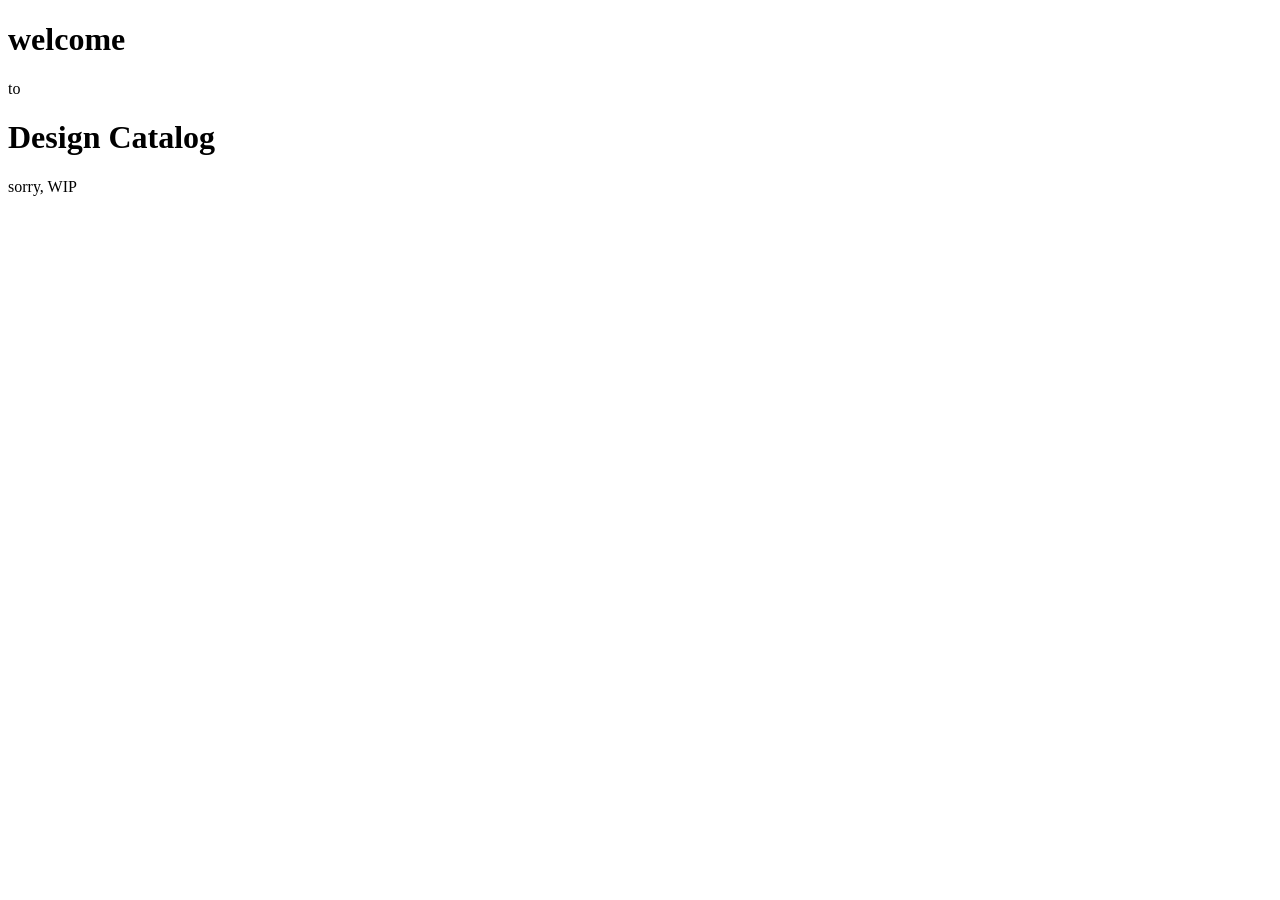
==== index.html @ 5f4bc73e "initial push and commit" ====
<!DOCTYPE html>
<html lang="jp">
    <head>
        <meta charset="UTF-8"/ >
        <meta name="viewport" content="width=device-width, initial-scale=1.o" />
        <title>Design Catalog</title>
    </head>
    <body>
    <div class="title">
        <h1>welcome</h1>
        <p>to</h1>
        <h1>Design Catalog</h1>
    </div>
    <div class="main">
        <p>sorry, WIP</p>
    </div>
    </body>
</html>
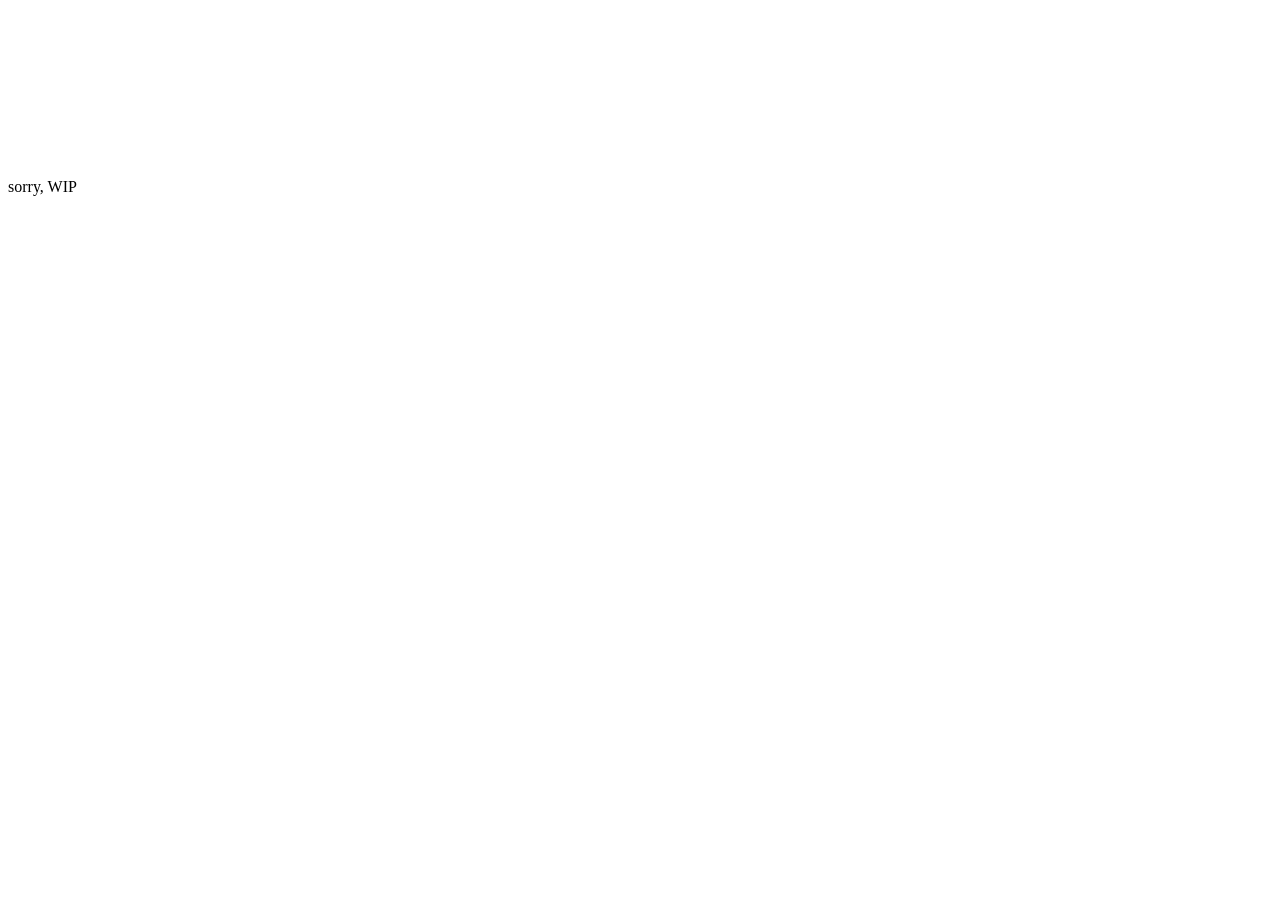
==== commit c0279229: "typo" ====
--- a/index.html
+++ b/index.html
@@ -3,6 +3,7 @@
     <head>
         <meta charset="UTF-8"/ >
         <meta name="viewport" content="width=device-width, initial-scale=1.o" />
+        <link rel="stylesheet" href="index.css" />
         <title>Design Catalog</title>
     </head>
     <body>
--- a/index.css
+++ b/index.css
@@ -0,0 +1,5 @@
+.title {
+    opacity: 0;
+    transform: translateY(20px);
+    transition: opacity 0.8s ease, transform 0.8s ease
+}
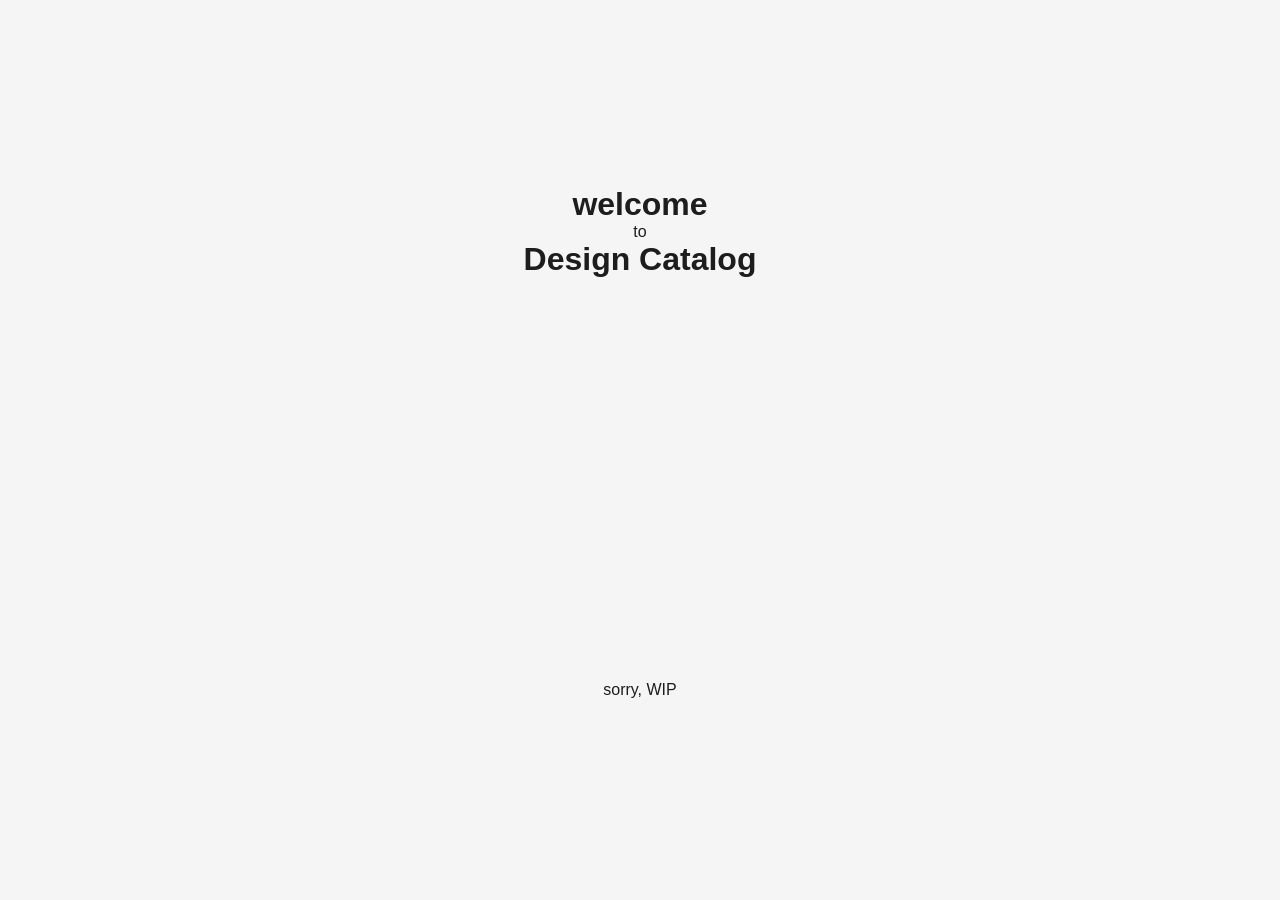
==== commit e0980756: "大量指摘されたバグたち" ====
--- a/index.html
+++ b/index.html
@@ -1,19 +1,19 @@
 <!DOCTYPE html>
-<html lang="jp">
+<html lang="ja">
     <head>
-        <meta charset="UTF-8"/ >
-        <meta name="viewport" content="width=device-width, initial-scale=1.o" />
+        <meta charset="UTF-8" />
+        <meta name="viewport" content="width=device-width, initial-scale=1.0" />
         <link rel="stylesheet" href="index.css" />
         <title>Design Catalog</title>
     </head>
     <body>
-    <div class="title">
-        <h1>welcome</h1>
-        <p>to</h1>
-        <h1>Design Catalog</h1>
-    </div>
-    <div class="main">
-        <p>sorry, WIP</p>
-    </div>
+        <div class="title">
+            <h1>welcome</h1>
+            <p>to</p>
+            <h1>Design Catalog</h1>
+        </div>
+        <main class="main">
+            <p>sorry, WIP</p>
+        </main>
     </body>
 </html>
--- a/index.css
+++ b/index.css
@@ -1,5 +1,26 @@
+body {
+    margin: 0;
+    min-height: 100vh;
+    display: grid;
+    place-items: center;
+    background: #f5f5f5;
+    color: #1d1d1d;
+    font-family: Arial, sans-serif;
+}
+
 .title {
-    opacity: 0;
-    transform: translateY(20px);
-    transition: opacity 0.8s ease, transform 0.8s ease
+    opacity: 1;
+    transform: translateY(0);
+    transition: opacity 0.8s ease, transform 0.8s ease;
+    text-align: center;
+}
+
+.title h1,
+.title p {
+    margin: 0;
+}
+
+.main {
+    margin-top: 1rem;
+    text-align: center;
 }
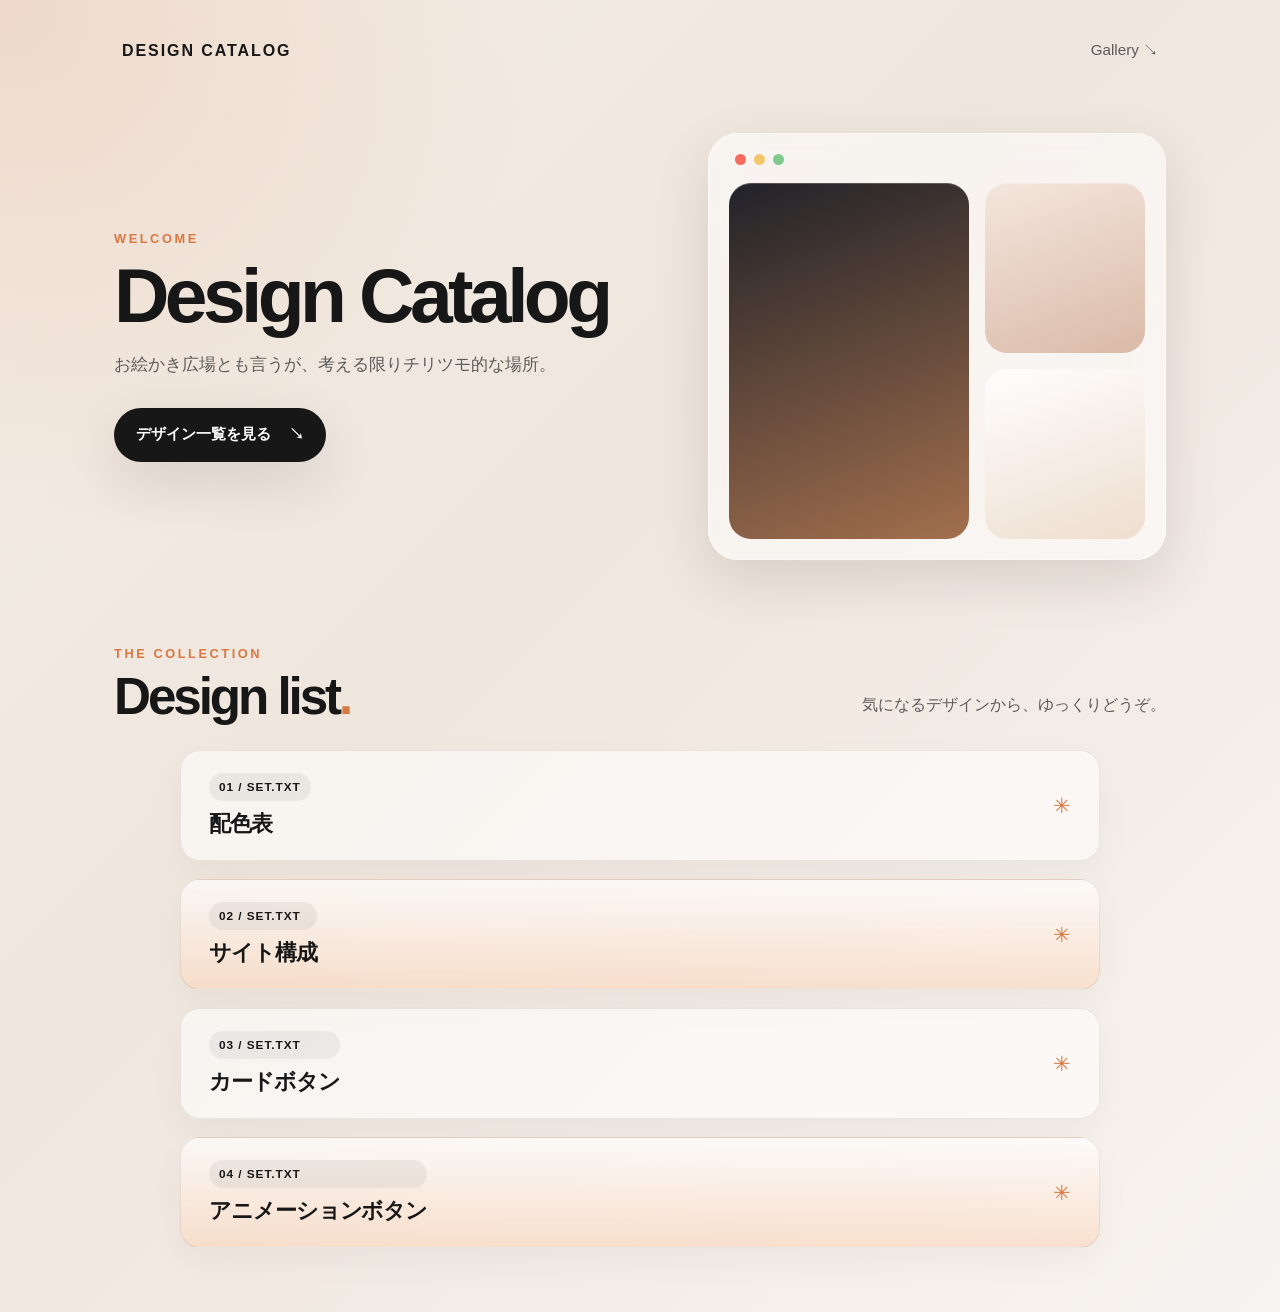
==== commit df6ab902: "大量作成です" ====
--- a/index.html
+++ b/index.html
@@ -4,16 +4,62 @@
         <meta charset="UTF-8" />
         <meta name="viewport" content="width=device-width, initial-scale=1.0" />
         <link rel="stylesheet" href="index.css" />
+        <script src="catalog-data.js" defer></script>
+        <script src="catalog.js" defer></script>
         <title>Design Catalog</title>
     </head>
     <body>
-        <div class="title">
-            <h1>welcome</h1>
-            <p>to</p>
-            <h1>Design Catalog</h1>
+        <div class="page-shell">
+            <header class="topbar">
+                <div class="brand">Design Catalog</div>
+                <nav class="nav">
+                    <a href="#gallery">Gallery <span aria-hidden="true">↘</span></a>
+                </nav>
+            </header>
+            <main>
+                <section class="hero" aria-labelledby="page-title">
+                    <div class="hero-copy">
+                        <p class="eyebrow">welcome</p>
+                        <h1 id="page-title">Design Catalog</h1>
+                        <p class="subtitle">
+                            お絵かき広場とも言うが、考える限りチリツモ的な場所。
+                        </p>
+                        <div class="actions">
+                            <a class="primary" href="#gallery">
+                                デザイン一覧を見る
+                                <span aria-hidden="true">↘</span>
+                            </a>
+                        </div>
+                    </div>
+
+                    <div class="hero-card" aria-label="Preview panel">
+                        <div class="mini-window">
+                            <span class="dot red"></span>
+                            <span class="dot yellow"></span>
+                            <span class="dot green"></span>
+                        </div>
+                        <div class="preview-grid">
+                            <div class="preview-panel large"></div>
+                            <div class="preview-panel small"></div>
+                            <div class="preview-panel small alt"></div>
+                        </div>
+                    </div>
+                </section>
+
+                <section class="gallery" id="gallery" aria-labelledby="gallery-title">
+                    <div class="section-heading">
+                        <div>
+                            <p class="eyebrow">the collection</p>
+                            <h2 id="gallery-title">Design list<span>.</span></h2>
+                        </div>
+                        <p>気になるデザインから、ゆっくりどうぞ。</p>
+                    </div>
+
+                    <div class="card-grid" id="catalog-list" aria-live="polite">
+                        <p class="catalog-message">デザインを読み込み中…</p>
+                    </div>
+                </section>
+            </main>
         </div>
-        <main class="main">
-            <p>sorry, WIP</p>
-        </main>
     </body>
-</html>+</html>
--- a/index.css
+++ b/index.css
@@ -1,26 +1,374 @@
+:root {
+    --bg: #f3efe9;
+    --panel: rgba(255, 255, 255, 0.7);
+    --panel-strong: #ffffff;
+    --ink: #171717;
+    --muted: #5b5b5b;
+    --line: rgba(23, 23, 23, 0.08);
+    --accent: #d97842;
+    --accent-soft: #f9d7bf;
+    --shadow: 0 20px 55px rgba(32, 20, 11, 0.12);
+}
+
+* {
+    box-sizing: border-box;
+}
+
+html {
+    scroll-behavior: smooth;
+}
+
 body {
     margin: 0;
     min-height: 100vh;
     display: grid;
     place-items: center;
-    background: #f5f5f5;
-    color: #1d1d1d;
-    font-family: Arial, sans-serif;
-}
-
-.title {
-    opacity: 1;
-    transform: translateY(0);
-    transition: opacity 0.8s ease, transform 0.8s ease;
-    text-align: center;
-}
-
-.title h1,
-.title p {
-    margin: 0;
-}
-
-.main {
-    margin-top: 1rem;
-    text-align: center;
+    background:
+        radial-gradient(circle at top left, rgba(217, 120, 66, 0.18), transparent 30%),
+        linear-gradient(135deg, #f4efe8 0%, #efe6dd 42%, #f8f4f1 100%);
+    color: var(--ink);
+    font-family: "Segoe UI", "Hiragino Sans", "Yu Gothic", sans-serif;
+}
+
+.page-shell {
+    width: min(1100px, calc(100% - 32px));
+    padding: 28px 24px 40px;
+}
+
+.topbar {
+    display: flex;
+    align-items: center;
+    justify-content: space-between;
+    gap: 16px;
+    margin-bottom: 42px;
+    padding: 12px 8px;
+}
+
+.brand {
+    font-size: 1rem;
+    font-weight: 700;
+    letter-spacing: 0.12em;
+    text-transform: uppercase;
+}
+
+.nav {
+    display: flex;
+    gap: 20px;
+    font-size: 0.95rem;
+}
+
+.nav a {
+    color: var(--muted);
+    text-decoration: none;
+    transition: color 0.2s ease;
+}
+
+.nav a:hover {
+    color: var(--ink);
+}
+
+.nav a:focus-visible,
+.actions a:focus-visible {
+    outline: 3px solid var(--accent);
+    outline-offset: 4px;
+}
+
+.hero {
+    display: grid;
+    grid-template-columns: 1.1fr 0.9fr;
+    gap: 34px;
+    align-items: center;
+    padding: 18px 0 30px;
+}
+
+.hero-copy {
+    max-width: 560px;
+}
+
+.eyebrow {
+    margin: 0 0 14px;
+    font-size: 0.8rem;
+    letter-spacing: 0.2em;
+    text-transform: uppercase;
+    color: var(--accent);
+    font-weight: 700;
+}
+
+.hero-copy h1 {
+    margin: 0;
+    font-size: clamp(3rem, 6vw, 5.3rem);
+    line-height: 0.92;
+    letter-spacing: -0.06em;
+}
+
+.subtitle {
+    max-width: 450px;
+    margin-top: 18px;
+    color: var(--muted);
+    font-size: 1.08rem;
+    line-height: 1.8;
+}
+
+.actions {
+    display: flex;
+    flex-wrap: wrap;
+    gap: 12px;
+    margin-top: 28px;
+}
+
+.actions a {
+    display: inline-flex;
+    align-items: center;
+    gap: 18px;
+    min-height: 54px;
+    padding: 0 22px;
+    border-radius: 999px;
+    font-size: 0.95rem;
+    font-weight: 700;
+    text-decoration: none;
+    transition: transform 0.2s ease, box-shadow 0.2s ease, background-color 0.2s ease;
+}
+
+.actions a:hover {
+    transform: translateY(-1px);
+}
+
+.primary {
+    background: var(--ink);
+    color: #fff;
+    box-shadow: var(--shadow);
+}
+
+.primary:hover {
+    background: #34302d;
+    box-shadow: 0 24px 60px rgba(32, 20, 11, 0.18);
+}
+
+.secondary {
+    color: var(--ink);
+    border: 1px solid var(--line);
+    background: rgba(255, 255, 255, 0.5);
+}
+
+.hero-card {
+    padding: 20px;
+    border-radius: 30px;
+    background: rgba(255, 255, 255, 0.52);
+    border: 1px solid rgba(255, 255, 255, 0.5);
+    box-shadow: var(--shadow);
+    backdrop-filter: blur(14px);
+}
+
+.mini-window {
+    display: flex;
+    align-items: center;
+    gap: 8px;
+    margin-bottom: 18px;
+    padding-left: 6px;
+}
+
+.dot {
+    width: 11px;
+    height: 11px;
+    border-radius: 50%;
+    display: inline-block;
+}
+
+.dot.red { background: #f56b5d; }
+.dot.yellow { background: #f2c76c; }
+.dot.green { background: #7fc98c; }
+
+.preview-grid {
+    display: grid;
+    grid-template-columns: 1.2fr 0.8fr;
+    gap: 16px;
+}
+
+.preview-panel {
+    min-height: 170px;
+    border-radius: 22px;
+    background: linear-gradient(135deg, rgba(23, 23, 23, 0.92), rgba(217, 120, 66, 0.78));
+    box-shadow: inset 0 1px 0 rgba(255, 255, 255, 0.2);
+}
+
+.preview-panel.large {
+    grid-row: 1 / span 2;
+    min-height: 290px;
+    background: linear-gradient(160deg, rgba(21, 22, 30, 0.95), rgba(153, 97, 59, 0.9));
+}
+
+.preview-panel.small {
+    background: linear-gradient(160deg, rgba(244, 230, 221, 1), rgba(214, 179, 159, 0.9));
+}
+
+.preview-panel.alt {
+    background: linear-gradient(160deg, rgba(255, 255, 255, 0.9), rgba(235, 218, 201, 0.88));
+}
+
+.card-grid {
+    display: grid;
+    grid-template-columns: minmax(0, 1fr);
+    gap: 18px;
+    max-width: 920px;
+    margin: 28px auto 0;
+}
+
+.catalog-message {
+    margin: 0;
+    padding: 20px 22px;
+    border: 1px solid var(--line);
+    border-radius: 18px;
+    color: var(--muted);
+    background: rgba(255, 255, 255, 0.45);
+}
+
+.gallery {
+    padding: 56px 0 24px;
+    scroll-margin-top: 24px;
+}
+
+.section-heading {
+    display: flex;
+    align-items: end;
+    justify-content: space-between;
+    gap: 20px;
+}
+
+.section-heading .eyebrow {
+    margin-bottom: 10px;
+}
+
+.section-heading h2 {
+    margin: 0;
+    font-size: clamp(2.2rem, 4vw, 3.4rem);
+    line-height: 1;
+    letter-spacing: -0.06em;
+}
+
+.section-heading h2 span {
+    color: var(--accent);
+}
+
+.section-heading > p {
+    margin: 0 0 4px;
+    color: var(--muted);
+    line-height: 1.7;
+}
+
+.info-card {
+    display: flex;
+    width: 100%;
+    align-items: center;
+    justify-content: space-between;
+    gap: 20px;
+    min-height: 100px;
+    padding: 22px 28px;
+    border-radius: 20px;
+    background: rgba(255, 255, 255, 0.56);
+    border: 1px solid var(--line);
+    box-shadow: 0 14px 35px rgba(22, 17, 12, 0.04);
+    color: var(--ink);
+    text-decoration: none;
+    cursor: pointer;
+    transition: transform 0.2s ease, box-shadow 0.2s ease, border-color 0.2s ease;
+}
+
+.info-card:hover,
+.info-card:focus-visible {
+    transform: translateY(-2px);
+    border-color: rgba(23, 23, 23, 0.18);
+    box-shadow: 0 18px 45px rgba(22, 17, 12, 0.08);
+}
+
+.info-card:focus-visible {
+    outline: 3px solid var(--accent);
+    outline-offset: 3px;
+}
+
+.info-card-copy {
+    min-width: 0;
+}
+
+.info-card.accent {
+    background: linear-gradient(180deg, rgba(255, 255, 255, 0.7), rgba(249, 215, 191, 0.66));
+}
+
+.tag {
+    display: block;
+    margin-bottom: 8px;
+    padding: 7px 10px;
+    border-radius: 999px;
+    background: rgba(23, 23, 23, 0.06);
+    color: var(--ink);
+    font-size: 0.74rem;
+    font-weight: 700;
+    letter-spacing: 0.08em;
+    text-transform: uppercase;
+}
+
+.info-card h3 {
+    margin: 0;
+    font-size: 1.35rem;
+    letter-spacing: -0.05em;
+    overflow-wrap: anywhere;
+}
+
+.info-card p {
+    margin: 4px 0 0;
+    font-size: 0.9rem;
+    line-height: 1.6;
+    color: var(--muted);
+}
+
+.card-mark {
+    flex: 0 0 auto;
+    color: var(--accent);
+    font-size: 1.3rem;
+}
+
+@media (max-width: 760px) {
+    .topbar {
+        flex-direction: column;
+        align-items: flex-start;
+    }
+
+    .nav {
+        gap: 12px;
+        flex-wrap: wrap;
+    }
+
+    .hero {
+        grid-template-columns: 1fr;
+    }
+
+    .gallery {
+        padding-top: 40px;
+    }
+
+    .section-heading {
+        align-items: flex-start;
+        flex-direction: column;
+        gap: 12px;
+    }
+
+    .card-grid {
+        grid-template-columns: 1fr;
+    }
+
+    .info-card {
+        gap: 12px;
+        padding: 18px;
+    }
+}
+
+@media (prefers-reduced-motion: reduce) {
+    html {
+        scroll-behavior: auto;
+    }
+
+    *,
+    *::before,
+    *::after {
+        transition-duration: 0.01ms !important;
+    }
 }
